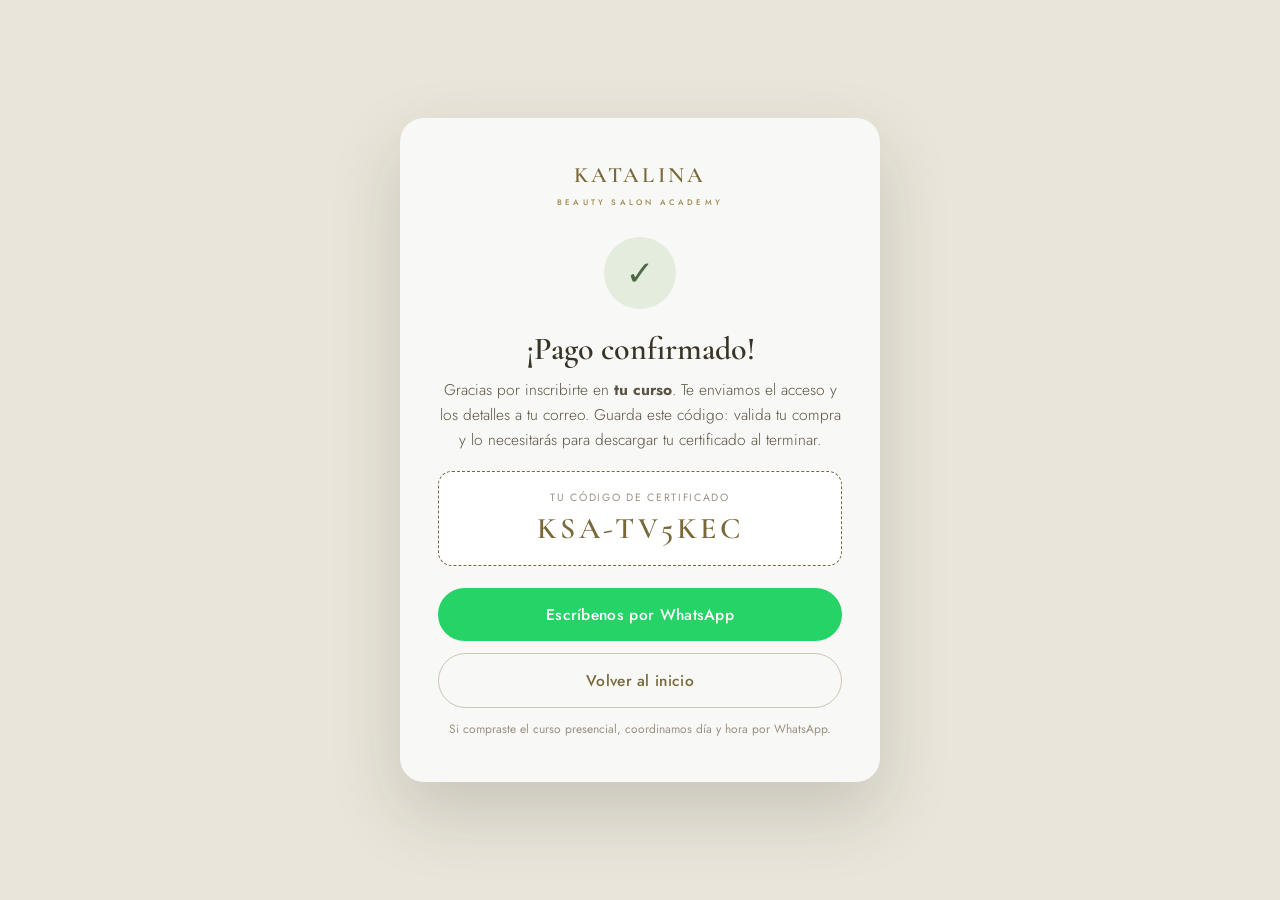
==== gracias.html @ 8a94fa2f "Pago automatico con Mercado Pago (Checkout Pro): funcion serverless, pagina de gracias, wiring del m" ====
<!DOCTYPE html>
<html lang="es">
<head>
<meta charset="utf-8">
<meta name="viewport" content="width=device-width, initial-scale=1">
<title>Gracias · Katalina Beauty Salon Academy</title>
<meta name="robots" content="noindex">
<link rel="icon" href="favicon.svg" type="image/svg+xml">
<link rel="preconnect" href="https://fonts.googleapis.com">
<link rel="preconnect" href="https://fonts.gstatic.com" crossorigin>
<link href="https://fonts.googleapis.com/css2?family=Cormorant+Garamond:wght@500;600&family=Jost:wght@300;400;500&display=swap" rel="stylesheet">
<style>
  *{box-sizing:border-box}
  body{margin:0;min-height:100vh;background:#E9E5DA;color:#3a3428;font-family:'Jost',system-ui,sans-serif;display:flex;align-items:center;justify-content:center;padding:24px;-webkit-font-smoothing:antialiased}
  .card{background:#f8f8f6;border-radius:24px;max-width:480px;width:100%;padding:44px 38px;box-shadow:0 30px 70px rgba(58,52,40,.18);text-align:center}
  .badge{width:72px;height:72px;border-radius:50%;display:flex;align-items:center;justify-content:center;margin:0 auto 22px;font-size:34px}
  .badge.ok{background:#e3ecdd;color:#4c6b45}
  .badge.wait{background:#efe4cb;color:#8a6d2f}
  .badge.err{background:#f4ddd5;color:#a5432f}
  h1{font-family:'Cormorant Garamond',serif;font-weight:600;font-size:32px;line-height:1.1;margin:0 0 12px}
  p{font-size:15.5px;line-height:1.6;color:#5b5344;font-weight:300;margin:0 0 18px}
  .code{border:1.5px dashed #79693A;border-radius:14px;padding:18px;background:#fff;margin:0 0 22px}
  .code .lbl{font-size:10.5px;letter-spacing:.16em;color:#9a9182;margin-bottom:5px}
  .code .val{font-family:'Cormorant Garamond',serif;font-size:30px;letter-spacing:.12em;color:#79693A;font-weight:600}
  .btn{display:block;text-decoration:none;padding:15px;border-radius:100px;font-size:15.5px;font-weight:500;letter-spacing:.02em;margin-bottom:12px;transition:transform .25s,box-shadow .25s}
  .btn:hover{transform:translateY(-2px);box-shadow:0 12px 26px rgba(58,52,40,.16)}
  .btn.primary{background:#79693A;color:#fff}
  .btn.wa{background:#25D366;color:#fff}
  .btn.ghost{background:transparent;color:#79693A;border:1px solid rgba(121,105,58,.35)}
  .brand{margin-bottom:26px}
  .brand b{font-family:'Cormorant Garamond',serif;font-size:22px;letter-spacing:.14em;color:#79693A;font-weight:600;display:block}
  .brand span{font-size:8px;letter-spacing:.4em;color:#a08a4f;font-weight:500}
  .fine{font-size:12px;color:#9a9182;margin-top:6px}
</style>
</head>
<body>
  <div class="card">
    <div class="brand"><b>KATALINA</b><span>BEAUTY SALON ACADEMY</span></div>
    <div id="content"></div>
  </div>

<script>
const WHATSAPP = '56937142655';
const params = new URLSearchParams(location.search);
const estado = params.get('estado') || 'exito';
const cursoId = (params.get('curso') || '').toLowerCase();

const NOMBRES = {
  lif:'Lifting de pestañas', cor:'Lifting de pestañas · Técnica Coreana', tej:'Diseño de cejas con tinte',
  lam:'Laminado de cejas', man:'Manicure inicial · Esmaltado permanente con torno', mav:'Manicure avanzada · Técnica rusa y gel'
};
const cursoNombre = NOMBRES[cursoId] || 'tu curso';

function genCode(){
  const p = (cursoId || 'ksa').toUpperCase();
  return p + '-' + Math.random().toString(36).slice(2,8).toUpperCase();
}
function waLink(msg){ return 'https://wa.me/' + WHATSAPP + '?text=' + encodeURIComponent(msg); }

let html = '';
if (estado === 'exito') {
  const code = genCode();
  html = `
    <div class="badge ok">✓</div>
    <h1>¡Pago confirmado!</h1>
    <p>Gracias por inscribirte en <b>${cursoNombre}</b>. Te enviamos el acceso y los detalles a tu correo. Guarda este código: valida tu compra y lo necesitarás para descargar tu certificado al terminar.</p>
    <div class="code"><div class="lbl">TU CÓDIGO DE CERTIFICADO</div><div class="val">${code}</div></div>
    <a class="btn wa" href="${waLink('Hola Katalina! Acabo de pagar el curso: ' + cursoNombre + '. Mi código es ' + code + '. ¿Cómo continúo?')}">Escríbenos por WhatsApp</a>
    <a class="btn ghost" href="/">Volver al inicio</a>
    <div class="fine">Si compraste el curso presencial, coordinamos día y hora por WhatsApp.</div>`;
} else if (estado === 'pendiente') {
  html = `
    <div class="badge wait">⏳</div>
    <h1>Tu pago está en proceso</h1>
    <p>Estamos esperando la confirmación de <b>${cursoNombre}</b>. Apenas se acredite, te avisamos por correo y te damos el acceso. Suele tardar solo unos minutos.</p>
    <a class="btn wa" href="${waLink('Hola Katalina! Mi pago del curso ' + cursoNombre + ' quedó pendiente. ¿Me ayudas a confirmarlo?')}">Consultar por WhatsApp</a>
    <a class="btn ghost" href="/">Volver al inicio</a>`;
} else {
  html = `
    <div class="badge err">✕</div>
    <h1>El pago no se completó</h1>
    <p>No se concretó el pago de <b>${cursoNombre}</b>. No te preocupes, no se realizó ningún cobro. Puedes intentarlo de nuevo o escribirnos y te ayudamos a inscribirte.</p>
    <a class="btn primary" href="/#cursos">Intentar de nuevo</a>
    <a class="btn wa" href="${waLink('Hola Katalina! Tuve un problema al pagar el curso ' + cursoNombre + '. ¿Me ayudas?')}">Escríbenos por WhatsApp</a>`;
}
document.getElementById('content').innerHTML = html;
</script>
</body>
</html>
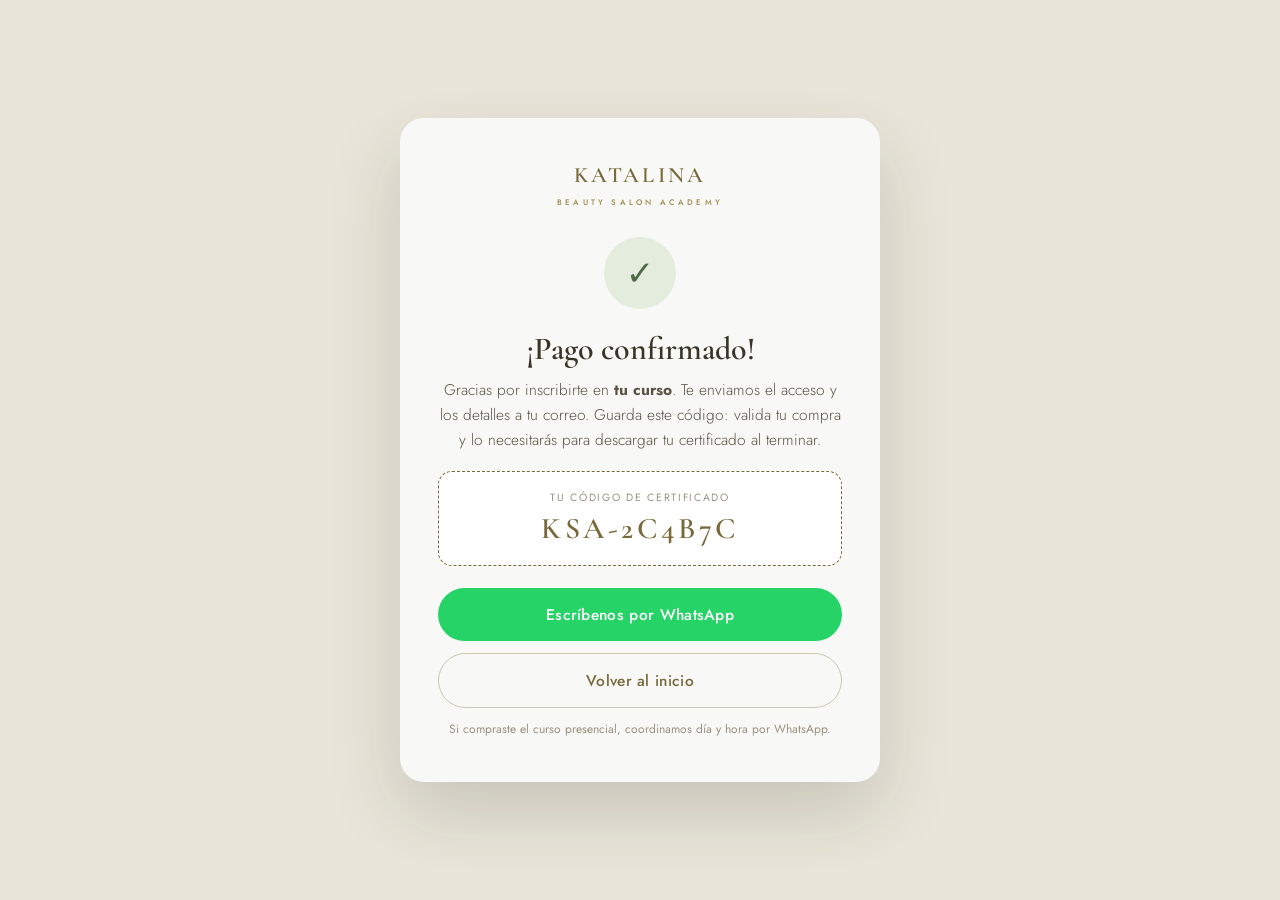
==== commit d50c70e4: "Correcciones de Katalina: textos, reseñas, blog, galeria y TikTok - Manicure avanzada: quitar "y gel" ====
--- a/gracias.html
+++ b/gracias.html
@@ -47,7 +47,7 @@
 
 const NOMBRES = {
   lif:'Lifting de pestañas', cor:'Lifting de pestañas · Técnica Coreana', tej:'Diseño de cejas con tinte',
-  lam:'Laminado de cejas', man:'Manicure inicial · Esmaltado permanente con torno', mav:'Manicure avanzada · Técnica rusa y gel'
+  lam:'Laminado de cejas', man:'Manicure inicial · Esmaltado permanente con torno', mav:'Manicure avanzada · Técnica rusa'
 };
 const cursoNombre = NOMBRES[cursoId] || 'tu curso';
 
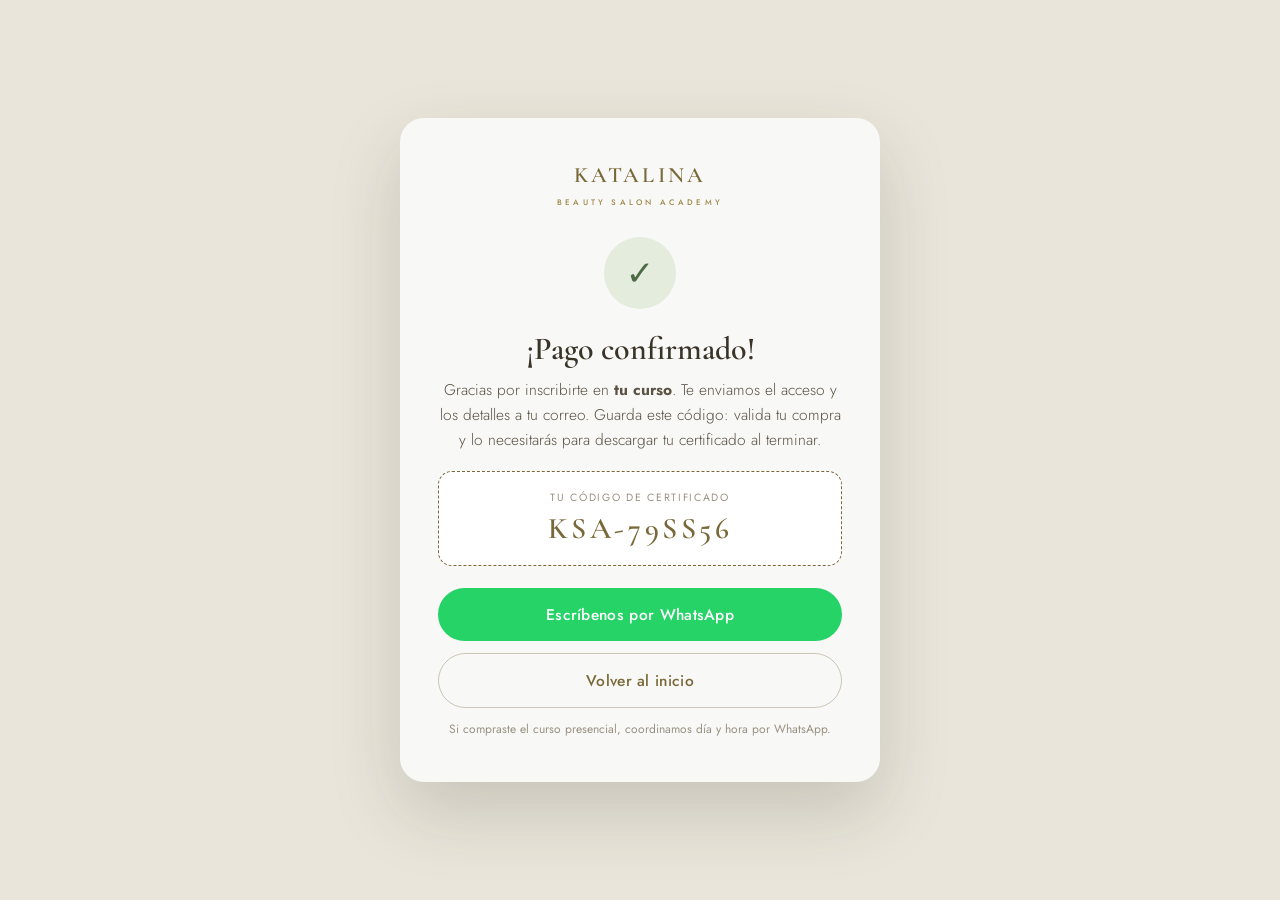
==== commit cb284017: "Analitica: activar Google Analytics 4 (G-RB86DDGWYJ) + eventos de conversion - GA4 activo en landing" ====
--- a/gracias.html
+++ b/gracias.html
@@ -45,6 +45,12 @@
 const estado = params.get('estado') || 'exito';
 const cursoId = (params.get('curso') || '').toLowerCase();
 
+// Analítica (mismos IDs que la landing)
+const GA4_ID='G-RB86DDGWYJ', META_PIXEL_ID='';
+if(GA4_ID){var _s=document.createElement('script');_s.async=true;_s.src='https://www.googletagmanager.com/gtag/js?id='+GA4_ID;document.head.appendChild(_s);window.dataLayer=window.dataLayer||[];window.gtag=function(){dataLayer.push(arguments);};gtag('js',new Date());gtag('config',GA4_ID);}
+if(META_PIXEL_ID){!function(f,b,e,v,n,t,s){if(f.fbq)return;n=f.fbq=function(){n.callMethod?n.callMethod.apply(n,arguments):n.queue.push(arguments)};if(!f._fbq)f._fbq=n;n.push=n;n.loaded=!0;n.version='2.0';n.queue=[];t=b.createElement(e);t.async=!0;t.src=v;s=b.getElementsByTagName(e)[0];s.parentNode.insertBefore(t,s)}(window,document,'script','https://connect.facebook.net/en_US/fbevents.js');fbq('init',META_PIXEL_ID);fbq('track','PageView');}
+function trackConv(ga,fb,params){try{if(window.gtag)gtag('event',ga,params||{});}catch(e){}try{if(window.fbq)fbq('track',fb,params||{});}catch(e){}}
+
 const NOMBRES = {
   lif:'Lifting de pestañas', cor:'Lifting de pestañas · Técnica Coreana', tej:'Diseño de cejas con tinte',
   lam:'Laminado de cejas', man:'Manicure inicial · Esmaltado permanente con torno', mav:'Manicure avanzada · Técnica rusa'
@@ -60,6 +66,7 @@
 let html = '';
 if (estado === 'exito') {
   const code = genCode();
+  trackConv('purchase','Purchase',{transaction_id:code,currency:'CLP',items:[{item_id:cursoId,item_name:cursoNombre}]});
   html = `
     <div class="badge ok">✓</div>
     <h1>¡Pago confirmado!</h1>
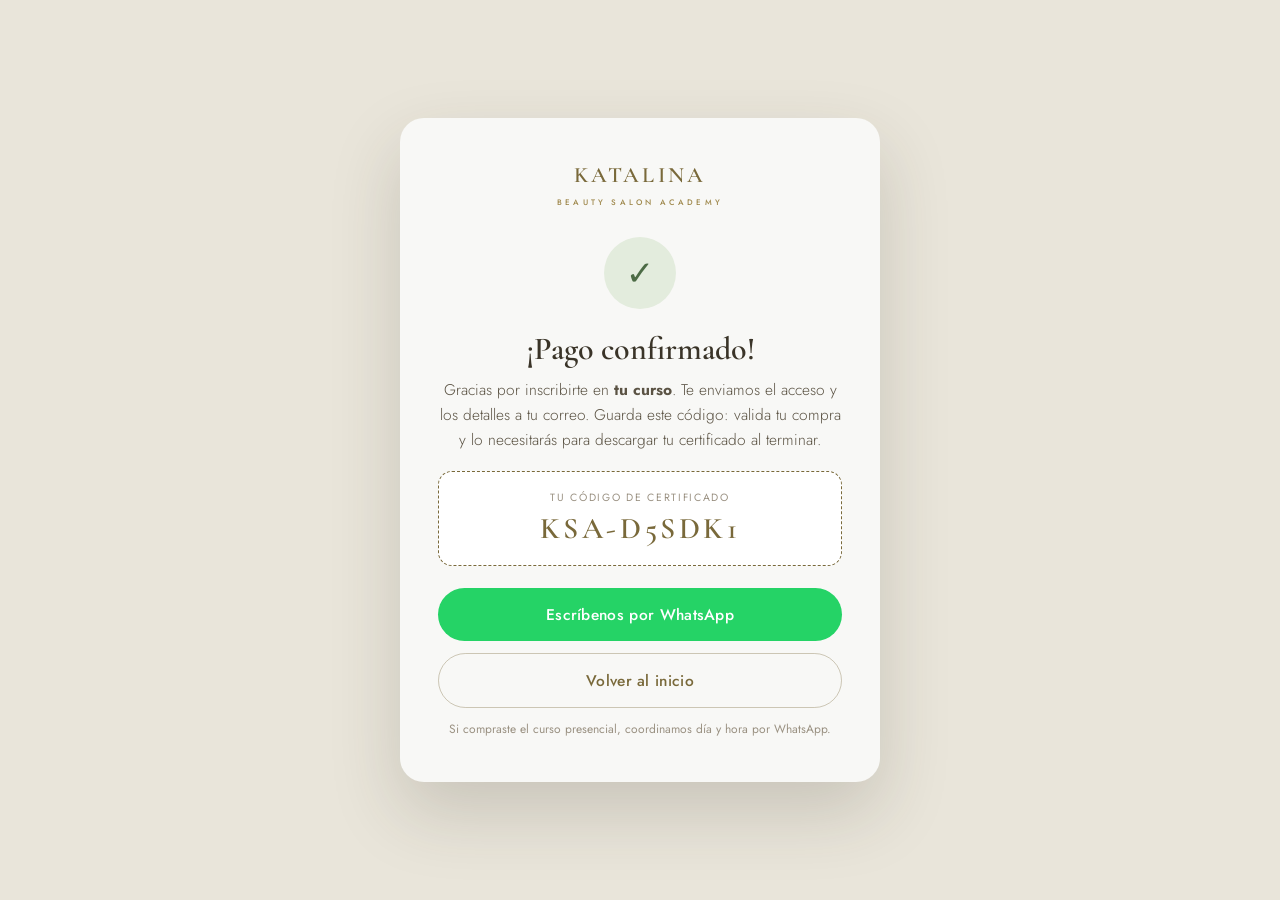
==== commit 016e1ba5: "Analitica: activar Meta Pixel (2834920643540853) - Pixel activo en landing y gracias; eventos Initia" ====
--- a/gracias.html
+++ b/gracias.html
@@ -46,7 +46,7 @@
 const cursoId = (params.get('curso') || '').toLowerCase();
 
 // Analítica (mismos IDs que la landing)
-const GA4_ID='G-RB86DDGWYJ', META_PIXEL_ID='';
+const GA4_ID='G-RB86DDGWYJ', META_PIXEL_ID='2834920643540853';
 if(GA4_ID){var _s=document.createElement('script');_s.async=true;_s.src='https://www.googletagmanager.com/gtag/js?id='+GA4_ID;document.head.appendChild(_s);window.dataLayer=window.dataLayer||[];window.gtag=function(){dataLayer.push(arguments);};gtag('js',new Date());gtag('config',GA4_ID);}
 if(META_PIXEL_ID){!function(f,b,e,v,n,t,s){if(f.fbq)return;n=f.fbq=function(){n.callMethod?n.callMethod.apply(n,arguments):n.queue.push(arguments)};if(!f._fbq)f._fbq=n;n.push=n;n.loaded=!0;n.version='2.0';n.queue=[];t=b.createElement(e);t.async=!0;t.src=v;s=b.getElementsByTagName(e)[0];s.parentNode.insertBefore(t,s)}(window,document,'script','https://connect.facebook.net/en_US/fbevents.js');fbq('init',META_PIXEL_ID);fbq('track','PageView');}
 function trackConv(ga,fb,params){try{if(window.gtag)gtag('event',ga,params||{});}catch(e){}try{if(window.fbq)fbq('track',fb,params||{});}catch(e){}}
